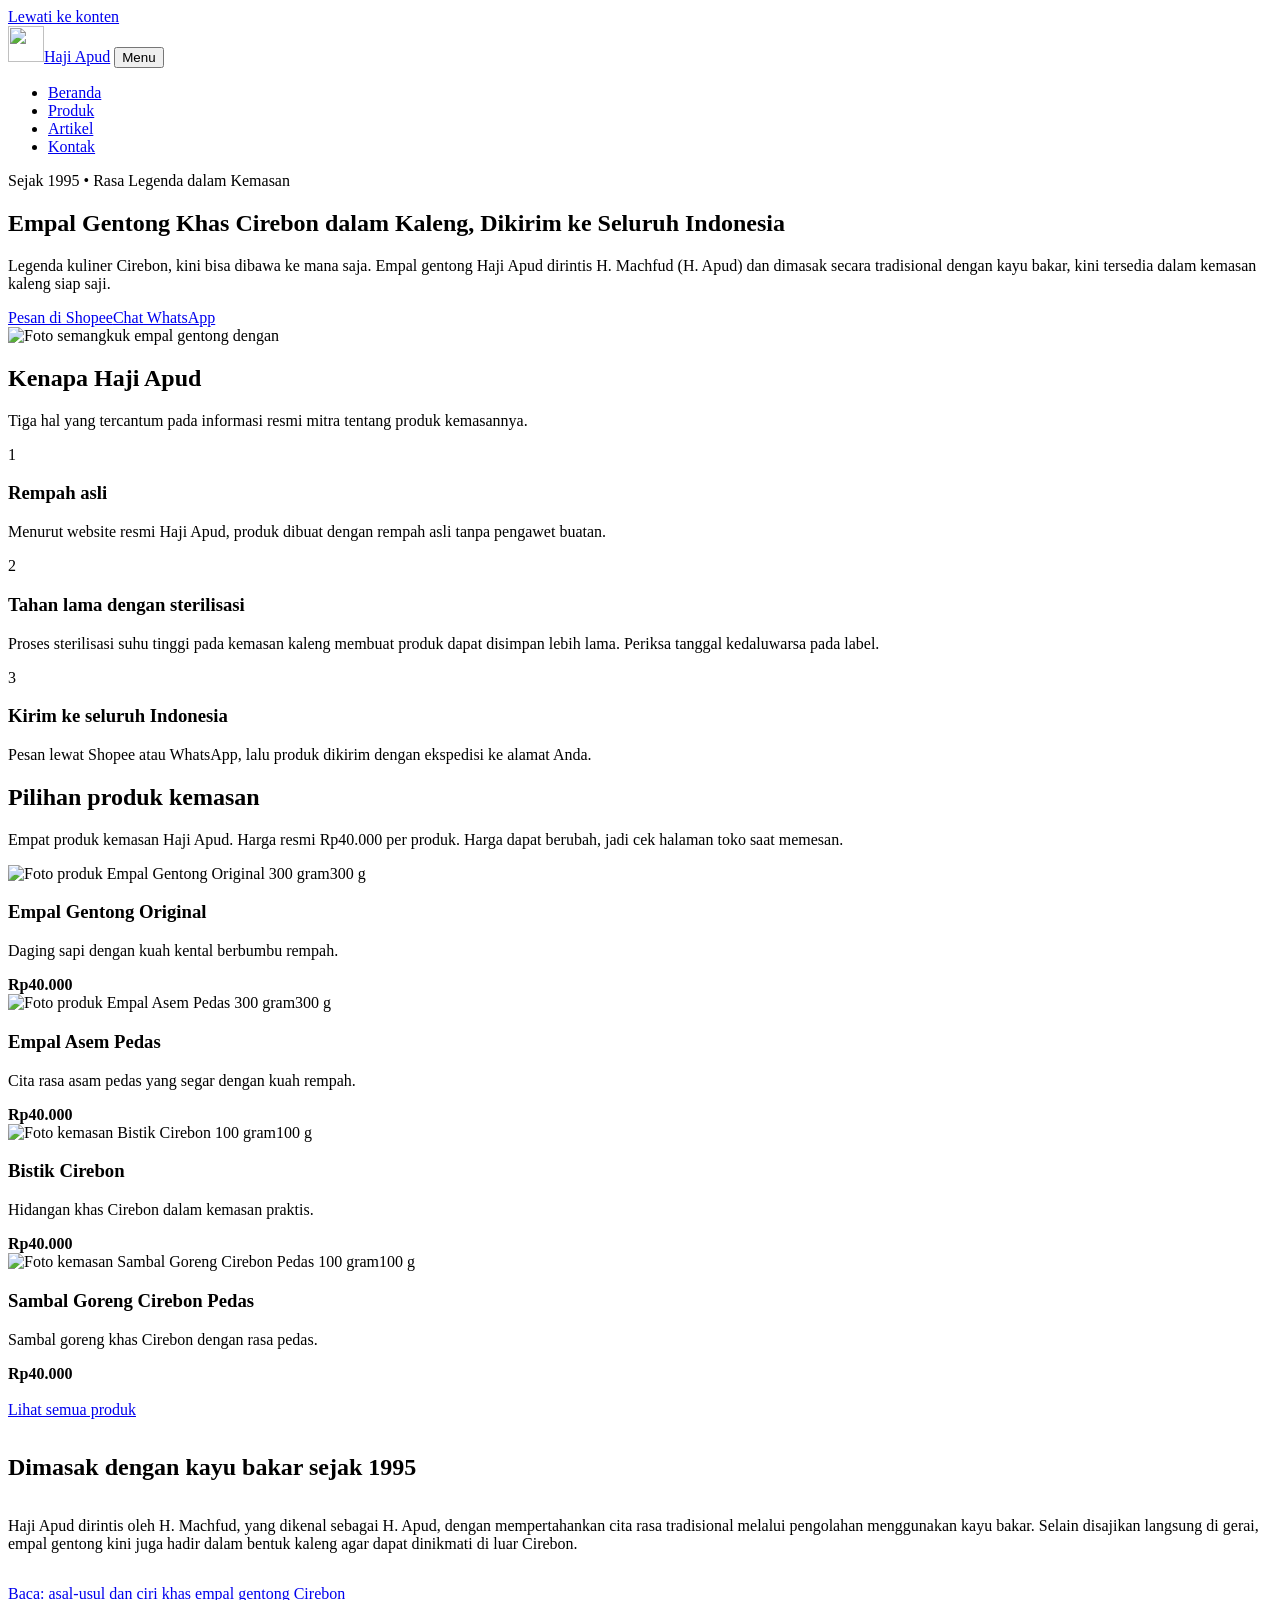
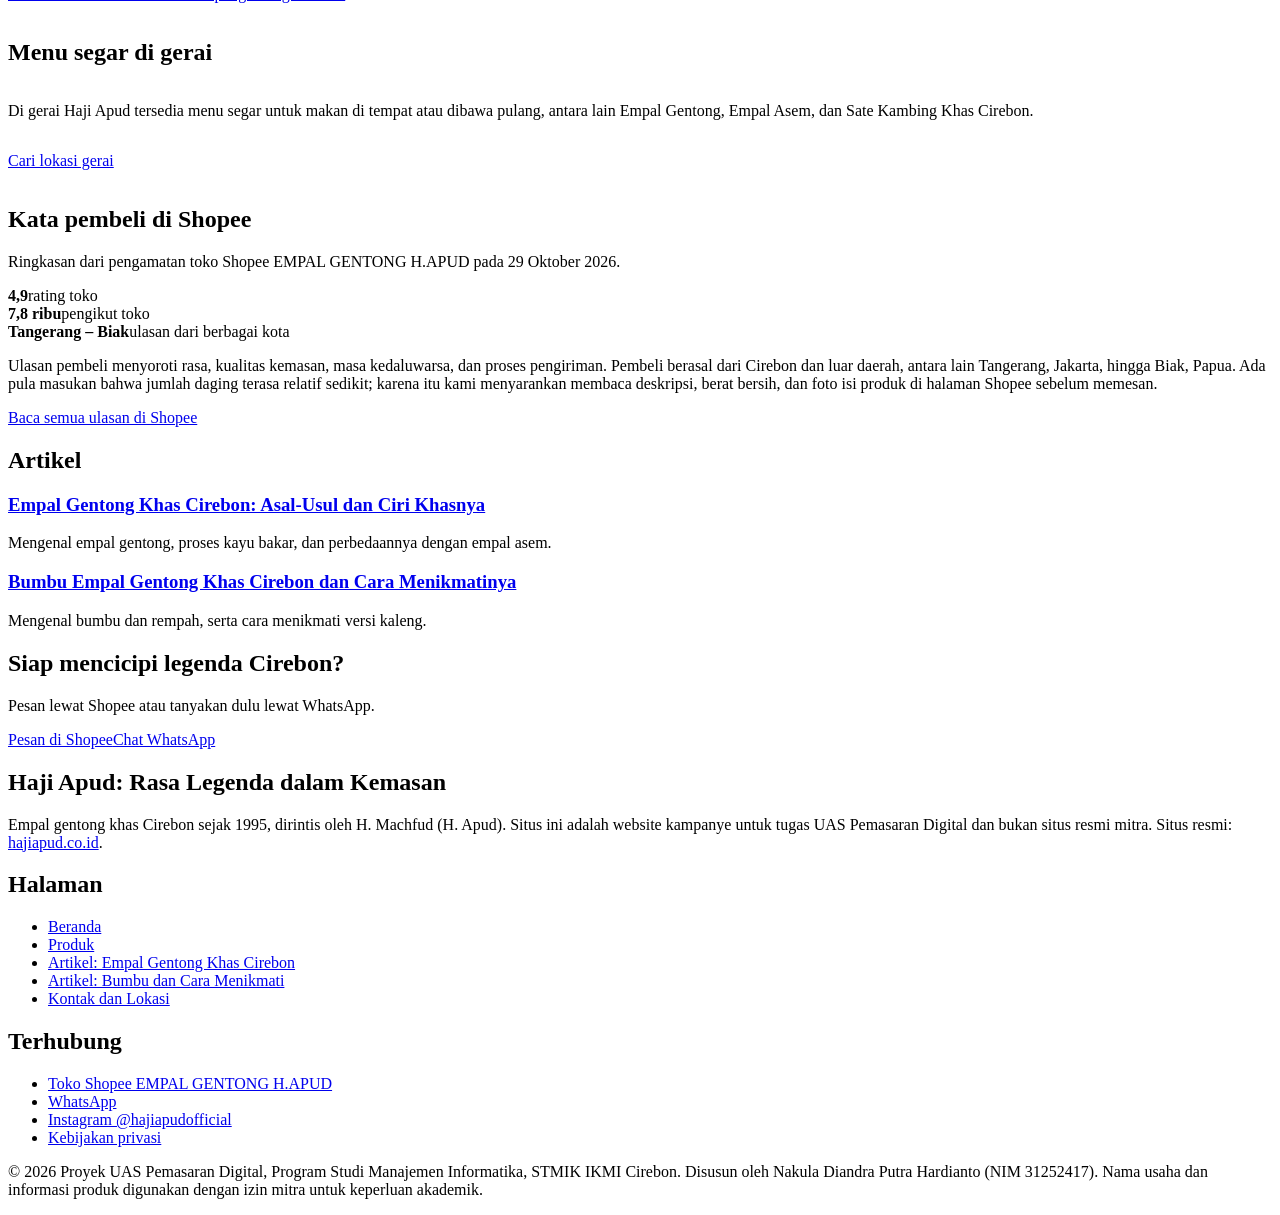
==== index.html @ 18c13ec7 "Add files via upload" ====
<!DOCTYPE html>
<html lang="id">
<head>
<meta charset="UTF-8">
<meta name="viewport" content="width=device-width, initial-scale=1">
<title>Empal Gentong Kaleng Haji Apud | Rasa Legenda Cirebon</title>
<meta name="description" content="Empal gentong khas Cirebon sejak 1995 dalam kaleng siap saji. Dimasak dengan kayu bakar, dikirim ke seluruh Indonesia. Pesan lewat Shopee atau WhatsApp.">
<link rel="icon" href="assets/img/logo-haji-apud.webp" type="image/webp">
<link rel="stylesheet" href="assets/css/style.css">
</head>
<body>
<a class="skip" href="#konten">Lewati ke konten</a>
<header class="site-header"><div class="wrap nav">
<a class="brand" href="index.html"><img src="assets/img/logo-haji-apud.webp" alt="" width="36" height="36"><span>Haji Apud</span></a>
<button class="menu-btn" id="menu-btn" aria-expanded="false" aria-controls="menu">Menu</button>
<nav aria-label="Navigasi utama"><ul class="menu" id="menu">
<li><a href="index.html" aria-current="page">Beranda</a></li>
<li><a href="produk.html">Produk</a></li>
<li><a href="index.html#artikel">Artikel</a></li>
<li><a href="kontak.html">Kontak</a></li>
</ul></nav></div></header>
<main id="konten">
<section class="hero"><div class="wrap hero-grid">
<div><span class="kicker">Sejak 1995 &bull; Rasa Legenda dalam Kemasan</span>
<h1>Empal Gentong Khas Cirebon dalam Kaleng, Dikirim ke Seluruh Indonesia</h1>
<p>Legenda kuliner Cirebon, kini bisa dibawa ke mana saja. Empal gentong Haji Apud dirintis H. Machfud (H. Apud) dan dimasak secara tradisional dengan kayu bakar, kini tersedia dalam kemasan kaleng siap saji.</p>
<div class="cta-row"><a class="btn btn-shopee" data-cta="shopee" href="https://shopee.co.id/empalgentongh.apud_sazada">Pesan di Shopee</a><a class="btn btn-wa" data-cta="wa" href="https://api.whatsapp.com/send/?phone=6282119110995&text=Halo+Admin%2C+saya+ingin+bertanya+tentang+reservasi+atau+pemesanan+empal+gentong+kaleng.&type=phone_number&app_absent=0">Chat WhatsApp</a></div></div>
<img src="assets/img/mangkuk-empal.webp" alt="Foto semangkuk empal gentong dengan" width="480" height="360"></div></section>

<section><div class="wrap"><h2>Kenapa Haji Apud</h2>
<p class="lead">Tiga hal yang tercantum pada informasi resmi mitra tentang produk kemasannya.</p>
<div class="grid g3">
<div class="card value"><span class="num">1</span><h3>Rempah asli</h3><p>Menurut website resmi Haji Apud, produk dibuat dengan rempah asli tanpa pengawet buatan.</p></div>
<div class="card value"><span class="num">2</span><h3>Tahan lama dengan sterilisasi</h3><p>Proses sterilisasi suhu tinggi pada kemasan kaleng membuat produk dapat disimpan lebih lama. Periksa tanggal kedaluwarsa pada label.</p></div>
<div class="card value"><span class="num">3</span><h3>Kirim ke seluruh Indonesia</h3><p>Pesan lewat Shopee atau WhatsApp, lalu produk dikirim dengan ekspedisi ke alamat Anda.</p></div>
</div></div></section>

<section class="alt"><div class="wrap"><h2>Pilihan produk kemasan</h2>
<p class="lead">Empat produk kemasan Haji Apud. Harga resmi Rp40.000 per produk. Harga dapat berubah, jadi cek halaman toko saat memesan.</p>
<div class="grid g4">
<article class="card product"><img src="assets/img/empal-gentong.webp" alt="Foto produk Empal Gentong Original 300 gram" loading="lazy" width="240" height="240"><span class="tag">300 g</span><h3>Empal Gentong Original</h3><p>Daging sapi dengan kuah kental berbumbu rempah.</p><p style="font-weight:700; color:var(--ink); margin:8px 0 0;">Rp40.000</p></article>
<article class="card product"><img src="assets/img/empal-asem.webp" alt="Foto produk Empal Asem Pedas 300 gram" loading="lazy" width="240" height="240"><span class="tag">300 g</span><h3>Empal Asem Pedas</h3><p>Cita rasa asam pedas yang segar dengan kuah rempah.</p><p style="font-weight:700; color:var(--ink); margin:8px 0 0;">Rp40.000</p></article>
<article class="card product"><img src="assets/img/bistik.webp" alt="Foto kemasan Bistik Cirebon 100 gram" loading="lazy" width="240" height="240"><span class="tag">100 g</span><h3>Bistik Cirebon</h3><p>Hidangan khas Cirebon dalam kemasan praktis.</p><p style="font-weight:700; color:var(--ink); margin:8px 0 0;">Rp40.000</p></article>
<article class="card product"><img src="assets/img/sambal-goreng.webp" alt="Foto kemasan Sambal Goreng Cirebon Pedas 100 gram" loading="lazy" width="240" height="240"><span class="tag">100 g</span><h3>Sambal Goreng Cirebon Pedas</h3><p>Sambal goreng khas Cirebon dengan rasa pedas.</p><p style="font-weight:700; color:var(--ink); margin:8px 0 0;">Rp40.000</p></article>
</div>
<p style="margin-top:18px"><a class="btn btn-outline" href="produk.html">Lihat semua produk</a></p></div></section>

<section><div class="wrap grid g2" style="align-items:stretch">
<div class="card" style="display: flex; flex-direction: column; justify-content: space-between;"><h2>Dimasak dengan kayu bakar sejak 1995</h2>
<p>Haji Apud dirintis oleh H. Machfud, yang dikenal sebagai H. Apud, dengan mempertahankan cita rasa tradisional melalui pengolahan menggunakan kayu bakar. Selain disajikan langsung di gerai, empal gentong kini juga hadir dalam bentuk kaleng agar dapat dinikmati di luar Cirebon.</p>
<p><a href="artikel-empal-gentong-khas-cirebon.html">Baca: asal-usul dan ciri khas empal gentong Cirebon</a></p></div>
<div class="card" style="display: flex; flex-direction: column; justify-content: space-between;">
<h2>Menu segar di gerai</h2><p>Di gerai Haji Apud tersedia menu segar untuk makan di tempat atau dibawa pulang, antara lain Empal Gentong, Empal Asem, dan Sate Kambing Khas Cirebon.</p><p><a href="kontak.html#lokasi">Cari lokasi gerai</a></p></div>
</div></section>

<section class="alt"><div class="wrap"><h2>Kata pembeli di Shopee</h2>
<p class="lead">Ringkasan dari pengamatan toko Shopee EMPAL GENTONG H.APUD pada 29 Oktober 2026.</p>
<div class="stats"><div class="stat"><b>4,9</b>rating toko</div><div class="stat"><b>7,8 ribu</b>pengikut toko</div><div class="stat"><b>Tangerang &ndash; Biak</b>ulasan dari berbagai kota</div></div>
<p>Ulasan pembeli menyoroti rasa, kualitas kemasan, masa kedaluwarsa, dan proses pengiriman. Pembeli berasal dari Cirebon dan luar daerah, antara lain Tangerang, Jakarta, hingga Biak, Papua. Ada pula masukan bahwa jumlah daging terasa relatif sedikit; karena itu kami menyarankan membaca deskripsi, berat bersih, dan foto isi produk di halaman Shopee sebelum memesan.</p>
<p><a data-cta="shopee" href="https://shopee.co.id/empalgentongh.apud_sazada">Baca semua ulasan di Shopee</a></p></div></section>

<section id="artikel"><div class="wrap"><h2>Artikel</h2>
<div class="grid g2">
<article class="card"><h3><a href="artikel-empal-gentong-khas-cirebon.html">Empal Gentong Khas Cirebon: Asal-Usul dan Ciri Khasnya</a></h3><p>Mengenal empal gentong, proses kayu bakar, dan perbedaannya dengan empal asem.</p></article>
<article class="card"><h3><a href="artikel-bumbu-empal-gentong-cirebon.html">Bumbu Empal Gentong Khas Cirebon dan Cara Menikmatinya</a></h3><p>Mengenal bumbu dan rempah, serta cara menikmati versi kaleng.</p></article>
</div></div></section>
<section class="band"><div class="wrap"><h2>Siap mencicipi legenda Cirebon?</h2><p>Pesan lewat Shopee atau tanyakan dulu lewat WhatsApp.</p><div class="cta-row"><a class="btn btn-shopee" data-cta="shopee" href="https://shopee.co.id/empalgentongh.apud_sazada">Pesan di Shopee</a><a class="btn btn-wa" data-cta="wa" href=https://api.whatsapp.com/send/?phone=6282119110995&text=Halo+Admin%2C+saya+ingin+bertanya+tentang+reservasi+atau+pemesanan+empal+gentong+kaleng.&type=phone_number&app_absent=0send/?phone=6282119110995&text=Halo+Admin%2C+saya+ingin+bertanya+tentang+reservasi+atau+pemesanan+empal+gentong+kaleng.&type=phone_number&app_absent=0>Chat WhatsApp</a></div></div></section>
</main>
<footer class="site-footer"><div class="wrap">
<div class="foot">
<div><h2>Haji Apud: Rasa Legenda dalam Kemasan</h2>
<p>Empal gentong khas Cirebon sejak 1995, dirintis oleh H. Machfud (H. Apud). Situs ini adalah website kampanye untuk tugas UAS Pemasaran Digital dan bukan situs resmi mitra. Situs resmi: <a href="https://hajiapud.co.id" target="_blank" rel="noopener noreferrer">hajiapud.co.id</a>.</p></div>
<div><h2>Halaman</h2><ul>
<li><a href="index.html">Beranda</a></li><li><a href="produk.html">Produk</a></li>
<li><a href="artikel-empal-gentong-khas-cirebon.html">Artikel: Empal Gentong Khas Cirebon</a></li>
<li><a href="artikel-bumbu-empal-gentong-cirebon.html">Artikel: Bumbu dan Cara Menikmati</a></li>
<li><a href="kontak.html">Kontak dan Lokasi</a></li></ul></div>
<div><h2>Terhubung</h2><ul>
<li><a data-cta="shopee" href="https://shopee.co.id/empalgentongh.apud_sazada">Toko Shopee EMPAL GENTONG H.APUD</a></li>
<li><a data-cta="wa" href=https://api.whatsapp.com/send/?phone=6282119110995&text=Halo+Admin%2C+saya+ingin+bertanya+tentang+reservasi+atau+pemesanan+empal+gentong+kaleng.&type=phone_number&app_absent=0send/?phone=6282119110995&text=Halo+Admin%2C+saya+ingin+bertanya+tentang+reservasi+atau+pemesanan+empal+gentong+kaleng.&type=phone_number&app_absent=0>WhatsApp</a></li>
<li><a href="https://www.instagram.com/hajiapudofficial/" target="_blank" rel="noopener noreferrer">Instagram @hajiapudofficial</a></li>
<li><a href="kontak.html#privasi">Kebijakan privasi</a></li></ul></div>
</div>
<p class="small">&copy; <span id="year">2026</span> Proyek UAS Pemasaran Digital, Program Studi Manajemen Informatika, STMIK IKMI Cirebon. Disusun oleh Nakula Diandra Putra Hardianto (NIM 31252417). Nama usaha dan informasi produk digunakan dengan izin mitra untuk keperluan akademik.</p>
</div></footer>
<script src="assets/js/main.js"></script>
</body>
</html>
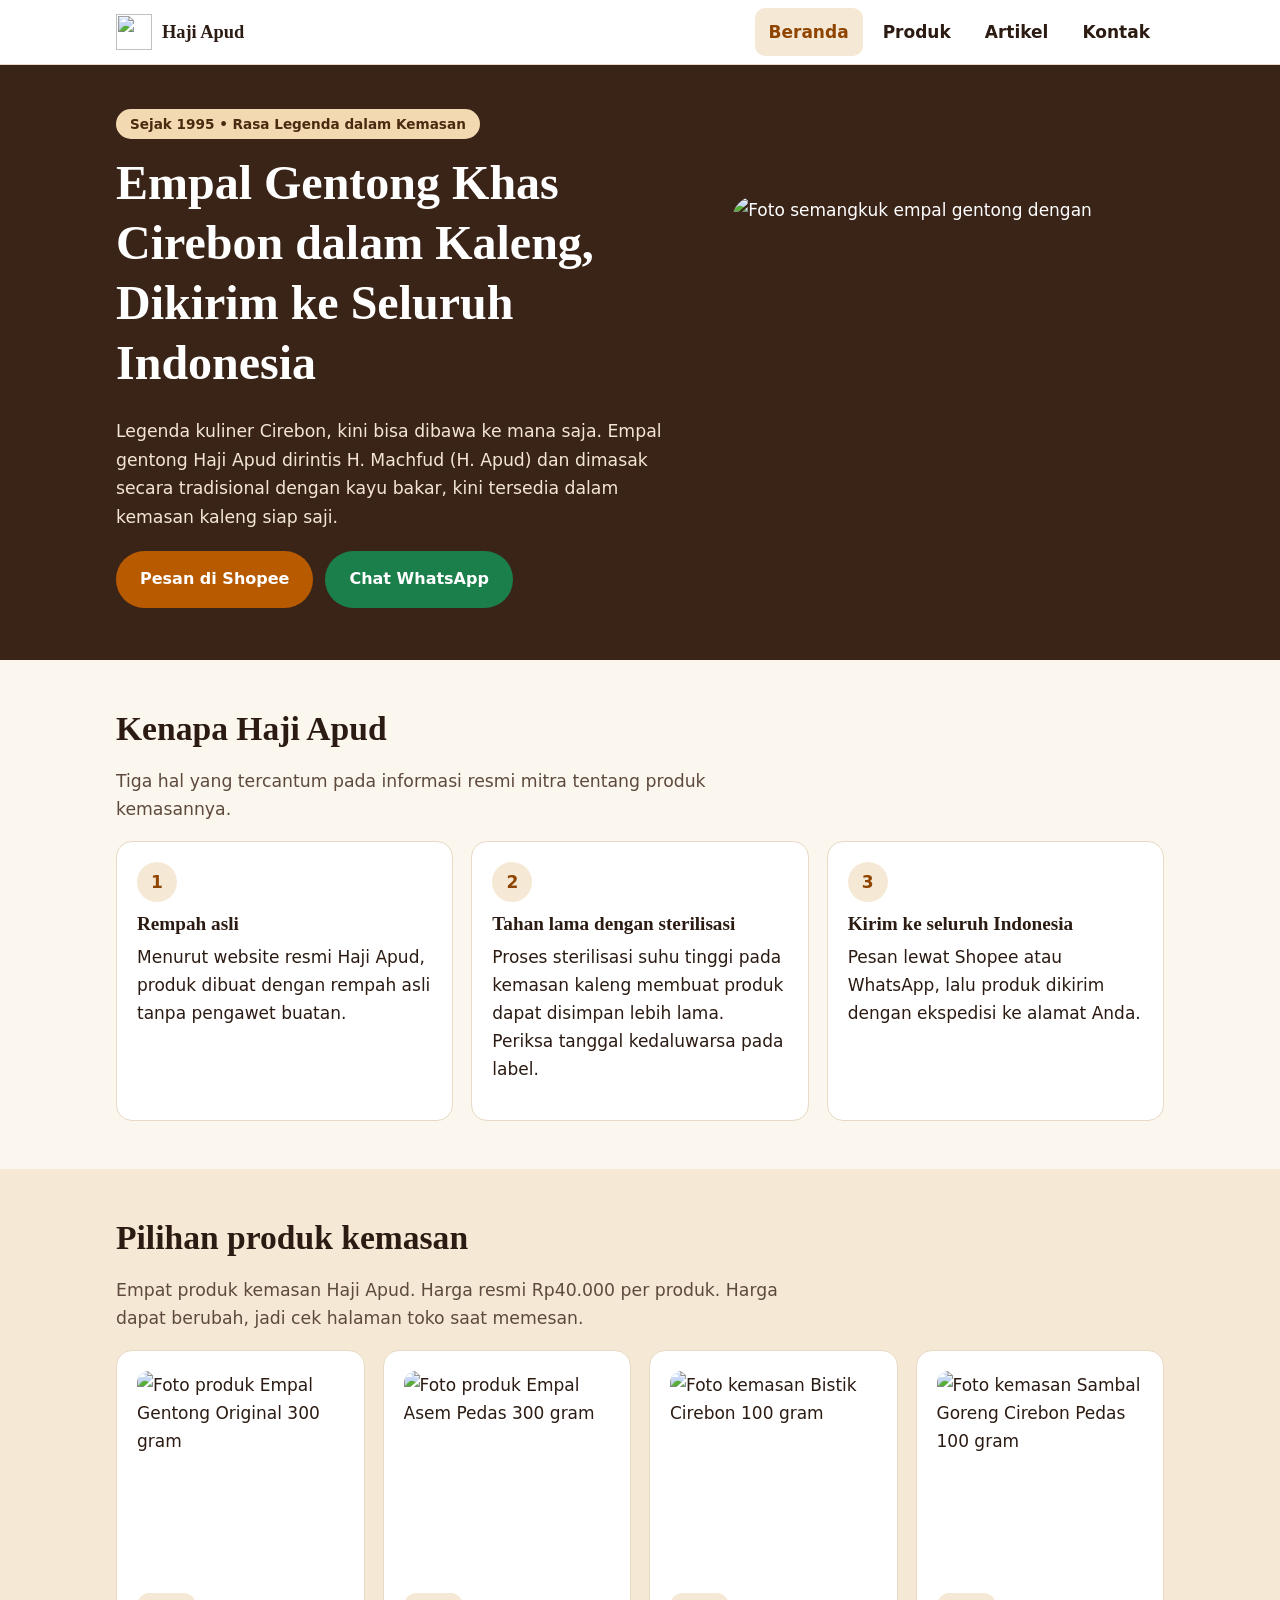
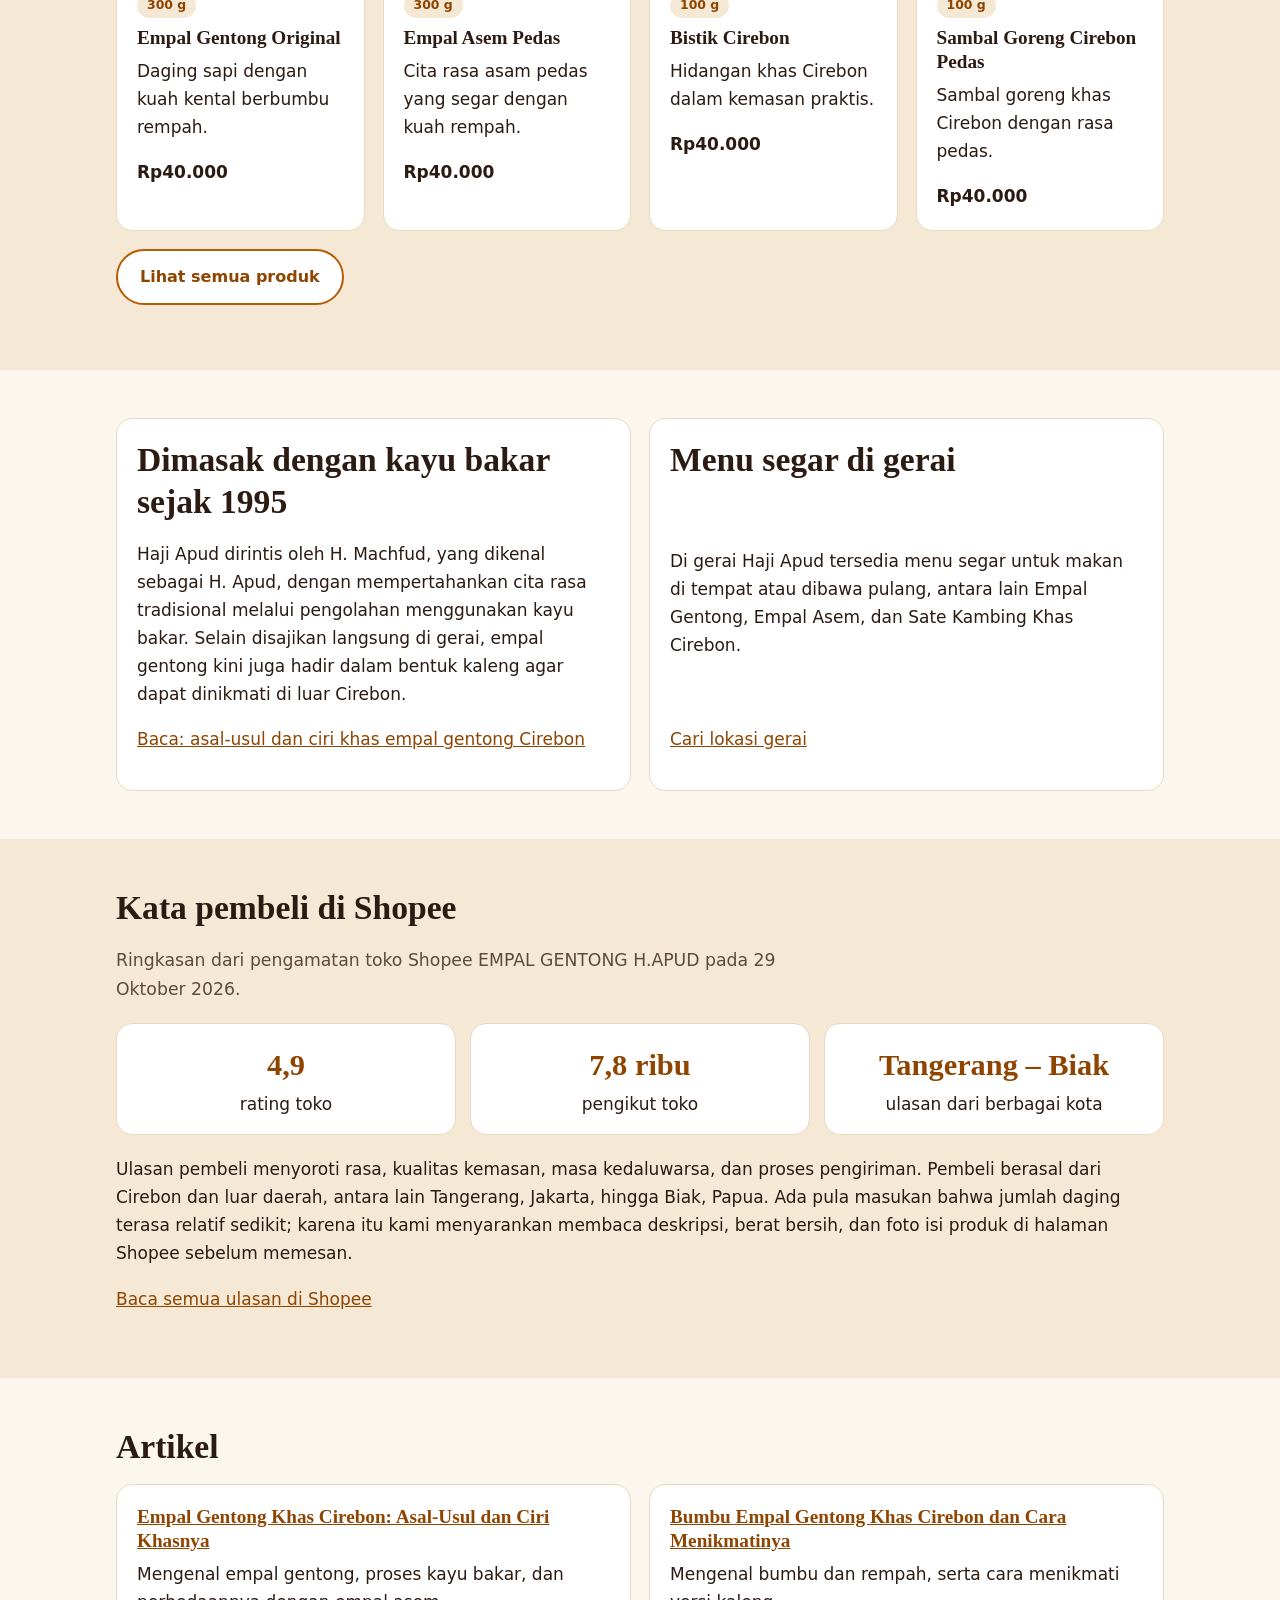
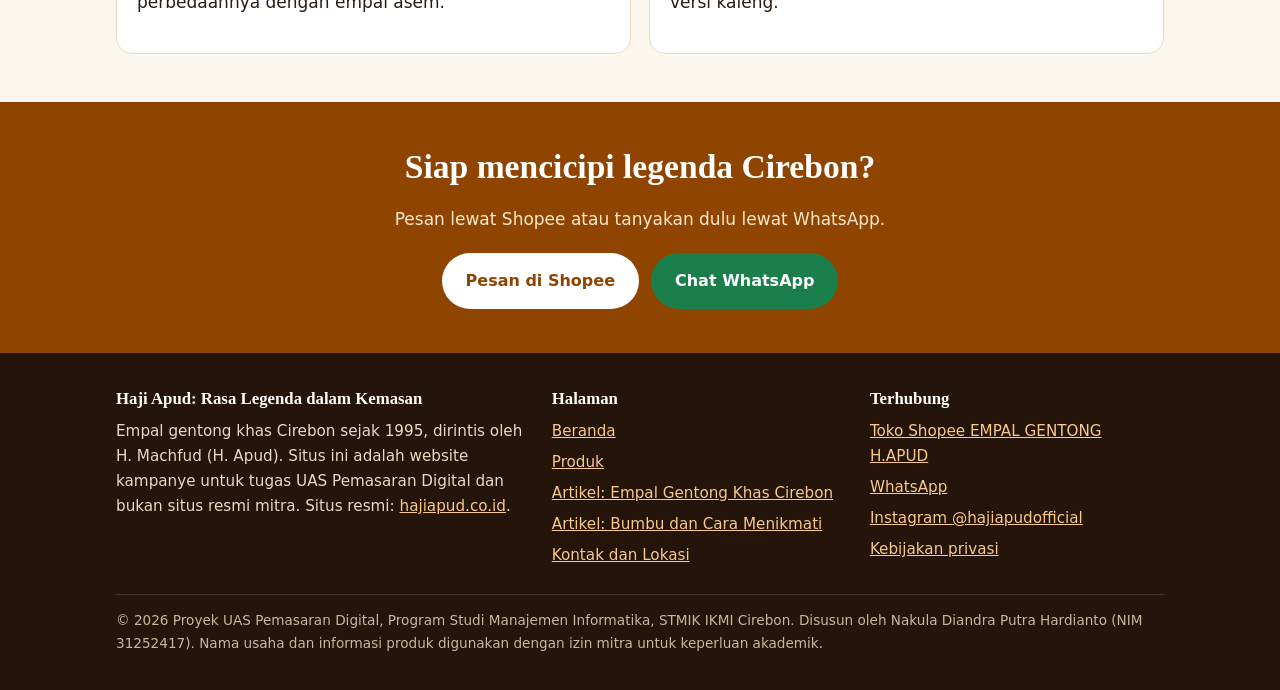
==== commit 16ea2765: "Update index.html" ====
--- a/index.html
+++ b/index.html
@@ -6,7 +6,7 @@
 <title>Empal Gentong Kaleng Haji Apud | Rasa Legenda Cirebon</title>
 <meta name="description" content="Empal gentong khas Cirebon sejak 1995 dalam kaleng siap saji. Dimasak dengan kayu bakar, dikirim ke seluruh Indonesia. Pesan lewat Shopee atau WhatsApp.">
 <link rel="icon" href="assets/img/logo-haji-apud.webp" type="image/webp">
-<link rel="stylesheet" href="assets/css/style.css">
+<link rel="stylesheet" href="style.css">
 </head>
 <body>
 <a class="skip" href="#konten">Lewati ke konten</a>
@@ -85,4 +85,4 @@
 </div></footer>
 <script src="assets/js/main.js"></script>
 </body>
-</html>+</html>
--- a/style.css
+++ b/style.css
@@ -0,0 +1,96 @@
+:root{--bg:#FBF6EE;--card:#fff;--ink:#2B1B12;--muted:#5E4A3D;--brand:#B85A00;--brand-dark:#8F4400;--wa:#1B7F4B;--dark:#3A2418;--line:#E7D9C4;--soft:#F5E9D6;--radius:16px;--max:1080px}
+*{box-sizing:border-box}
+html{scroll-behavior:smooth}
+body{margin:0;background:var(--bg);color:var(--ink);font-family:system-ui,-apple-system,"Segoe UI",Roboto,Helvetica,Arial,sans-serif;line-height:1.65;font-size:17px}
+img{max-width:100%;height:auto;display:block}
+a{color:var(--brand-dark)}
+a:focus-visible,button:focus-visible{outline:3px solid #1d4ed8;outline-offset:2px}
+.skip{position:absolute;left:-999px;top:0;background:#000;color:#fff;padding:8px 14px;z-index:99}
+.skip:focus{left:8px;top:8px}
+.wrap{width:100%;max-width:var(--max);margin:0 auto;padding:0 16px}
+h1,h2,h3{font-family:Georgia,"Times New Roman",serif;line-height:1.25;margin:0 0 .5em}
+h1{font-size:clamp(1.9rem,6vw,3rem)}
+h2{font-size:clamp(1.5rem,4.2vw,2.1rem)}
+h3{font-size:1.2rem}
+p{margin:0 0 1em}
+/* header */
+.site-header{background:#fff;border-bottom:1px solid var(--line);position:sticky;top:0;z-index:20}
+.nav{display:flex;align-items:center;justify-content:space-between;gap:12px;min-height:64px}
+.brand{display:flex;align-items:center;gap:10px;text-decoration:none;color:var(--ink);font-family:Georgia,serif;font-weight:700;font-size:1.15rem}
+.brand img{width:36px;height:36px}
+.menu{display:flex;gap:6px;list-style:none;margin:0;padding:0}
+.menu a{display:block;padding:10px 14px;border-radius:10px;text-decoration:none;color:var(--ink);font-weight:600}
+.menu a:hover,.menu a[aria-current="page"]{background:var(--soft);color:var(--brand-dark)}
+.menu-btn{display:none;background:none;border:1px solid var(--line);border-radius:10px;padding:8px 12px;font:inherit;font-weight:600;cursor:pointer}
+@media(max-width:720px){
+ .menu-btn{display:block}
+ .menu{display:none;position:absolute;left:0;right:0;top:64px;background:#fff;border-bottom:1px solid var(--line);flex-direction:column;padding:8px 16px 14px}
+ .menu.open{display:flex}
+}
+/* buttons */
+.btn{display:inline-block;padding:13px 22px;border-radius:999px;font-weight:700;text-decoration:none;border:2px solid transparent;cursor:pointer;font-size:1rem;text-align:center}
+.btn-shopee{background:var(--brand);color:#fff}.btn-shopee:hover{background:var(--brand-dark)}
+.btn-wa{background:var(--wa);color:#fff}.btn-wa:hover{background:#14633a}
+.btn-ghost{background:transparent;color:#fff;border-color:#fff}
+.btn-outline{background:#fff;color:var(--brand-dark);border-color:var(--brand)}
+.cta-row{display:flex;flex-wrap:wrap;gap:12px;margin-top:20px}
+/* hero */
+.hero{background:var(--dark);color:#fff;padding:44px 0 52px}
+.hero-grid{display:grid;grid-template-columns:1.15fr .85fr;gap:32px;align-items:center}
+.kicker{display:inline-block;background:#F3D9B1;color:#4a2a10;border-radius:999px;padding:4px 14px;font-weight:700;font-size:.85rem;margin-bottom:14px}
+.hero p{color:#F3E6D2;font-size:1.08rem}
+.hero img{border-radius:24px}
+@media(max-width:800px){.hero-grid{grid-template-columns:1fr}.hero img{order:-1;max-width:420px}}
+.page-hero{background:var(--dark);color:#fff;padding:36px 0}
+.page-hero p{color:#F3E6D2;max-width:60ch;margin:0}
+/* sections */
+section{padding:48px 0}
+.alt{background:var(--soft)}
+.lead{max-width:62ch;color:var(--muted);font-size:1.08rem}
+.grid{display:grid;gap:18px}
+.g3{grid-template-columns:repeat(3,1fr)}.g4{grid-template-columns:repeat(4,1fr)}.g2{grid-template-columns:repeat(2,1fr)}
+@media(max-width:900px){.g4{grid-template-columns:repeat(2,1fr)}}
+@media(max-width:720px){.g3,.g2{grid-template-columns:1fr}}
+@media(max-width:420px){.g4{grid-template-columns:1fr}}
+.card{background:var(--card);border:1px solid var(--line);border-radius:var(--radius);padding:20px}
+.card h3{margin-bottom:.35em}
+.card img{border-radius:12px;margin-bottom:12px}
+.value .num{display:inline-flex;width:40px;height:40px;border-radius:50%;background:var(--soft);color:var(--brand-dark);align-items:center;justify-content:center;font-weight:800;margin-bottom:10px}
+.product .tag{display:inline-block;font-size:.78rem;font-weight:700;background:var(--soft);color:var(--brand-dark);border-radius:999px;padding:2px 10px;margin-bottom:8px}
+.product .btn{margin-top:8px;width:100%}
+.stats{display:grid;grid-template-columns:repeat(3,1fr);gap:14px;margin:20px 0}
+@media(max-width:620px){.stats{grid-template-columns:1fr}}
+.stat{background:#fff;border:1px solid var(--line);border-radius:var(--radius);padding:16px;text-align:center}
+.stat b{display:block;font-family:Georgia,serif;font-size:1.9rem;color:var(--brand-dark)}
+.note{background:#FFF4DD;border-left:5px solid var(--brand);padding:14px 16px;border-radius:8px;margin:18px 0}
+.note p:last-child{margin:0}
+.steps{counter-reset:s;list-style:none;padding:0;margin:0}
+.steps li{counter-increment:s;position:relative;padding:0 0 14px 52px}
+.steps li::before{content:counter(s);position:absolute;left:0;top:0;width:36px;height:36px;border-radius:50%;background:var(--brand);color:#fff;font-weight:800;display:flex;align-items:center;justify-content:center}
+.band{background:var(--brand-dark);color:#fff;text-align:center;padding:44px 0}
+.band p{color:#FBE8CF}
+.band .cta-row{justify-content:center}
+.band .btn-shopee{background:#fff;color:var(--brand-dark)}
+/* article */
+.article{max-width:760px;margin:0 auto;padding:36px 16px 20px}
+.article h2{margin-top:1.6em}
+.article ul{padding-left:1.2em}
+.meta{color:var(--muted);font-size:.95rem}
+.crumb{font-size:.92rem;margin-bottom:10px}
+.related{margin-top:30px}
+/* table */
+.tbl{width:100%;border-collapse:collapse;background:#fff;border:1px solid var(--line);border-radius:12px;overflow:hidden}
+.tbl th,.tbl td{padding:10px 12px;border-bottom:1px solid var(--line);text-align:left;vertical-align:top}
+.tbl th{background:var(--soft)}
+/* footer */
+.site-footer{background:#241409;color:#E9D9C2;padding:36px 0 22px;font-size:.95rem}
+.site-footer a{color:#F7C98B}
+.foot{display:grid;grid-template-columns:1.4fr 1fr 1fr;gap:24px}
+@media(max-width:720px){.foot{grid-template-columns:1fr}}
+.site-footer h2{font-size:1.05rem;color:#fff}
+.site-footer ul{list-style:none;margin:0;padding:0}
+.site-footer li{margin-bottom:6px}
+.small{font-size:.85rem;color:#C9B79F;margin-top:20px;border-top:1px solid #4a3321;padding-top:14px}
+.hero-grid>*,.grid>*{min-width:0}
+.hero img{width:100%}
+@media(max-width:800px){.hero img{margin:0 auto}}
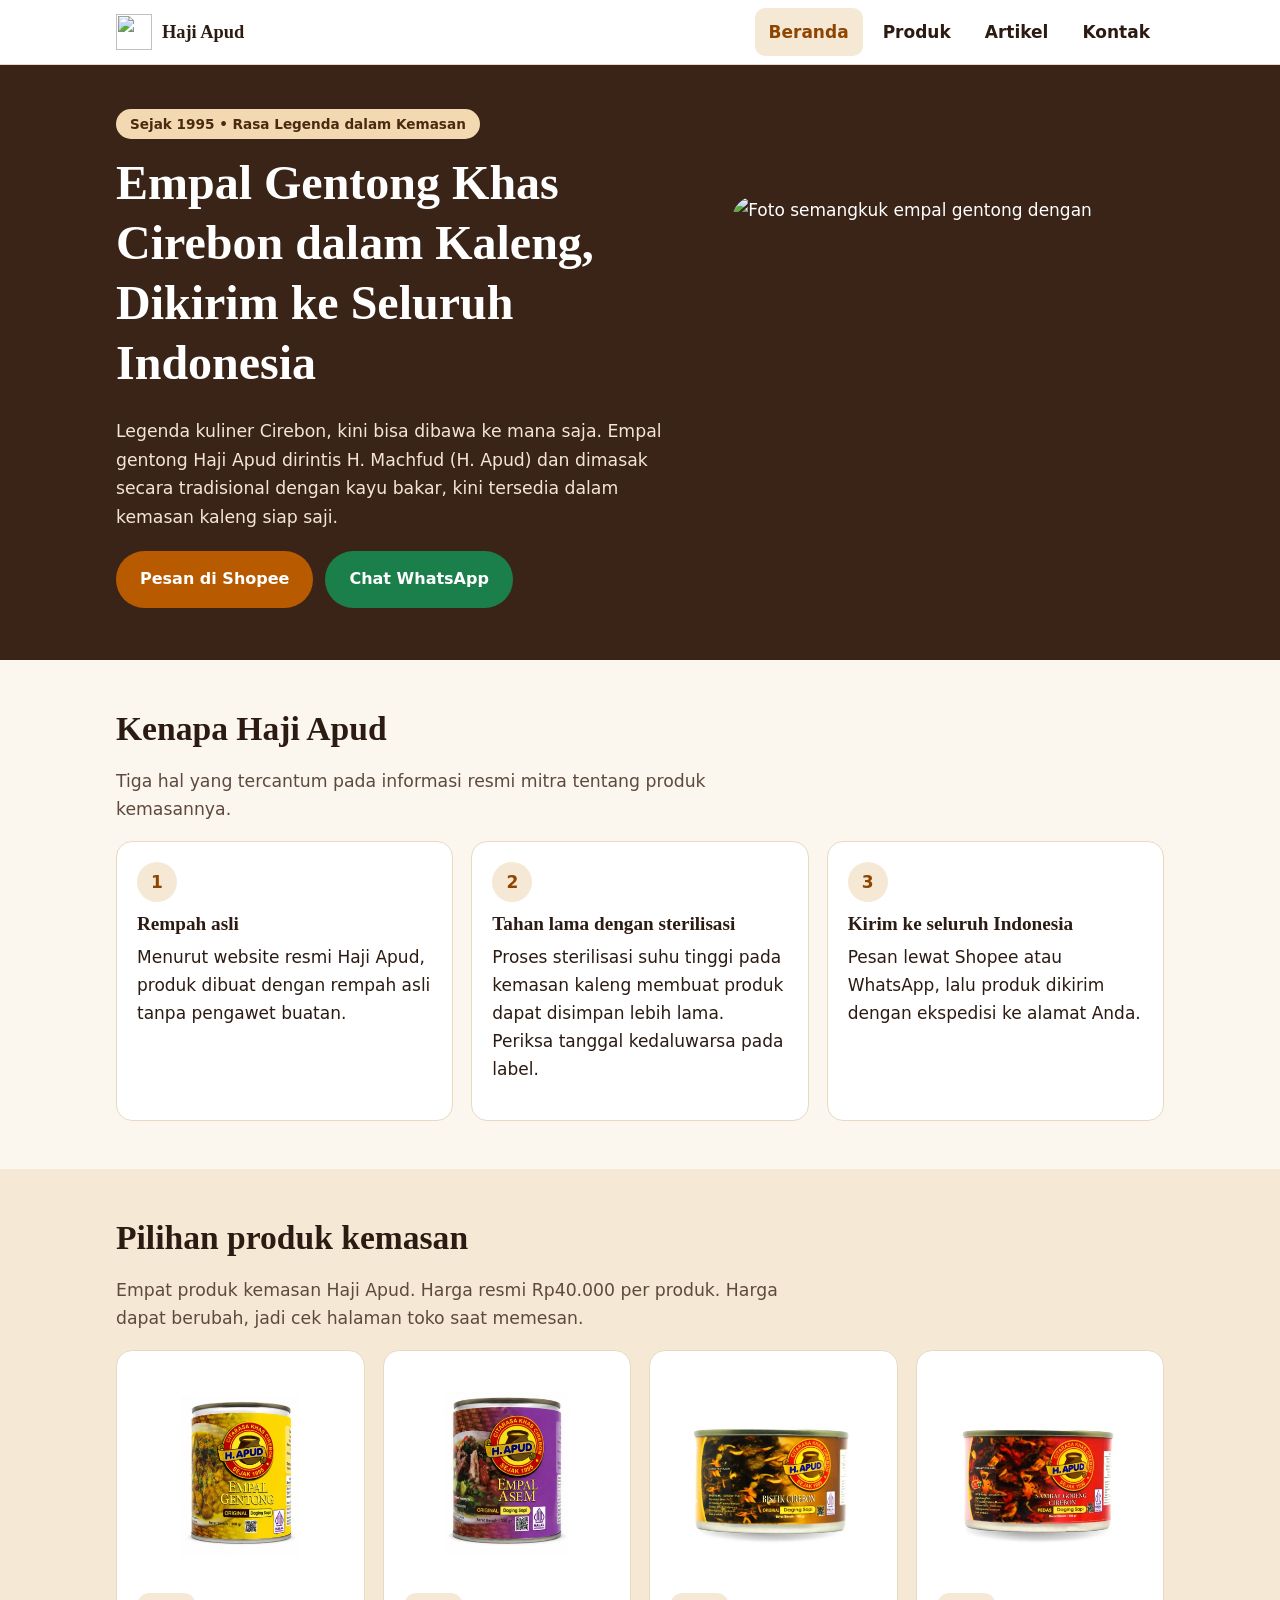
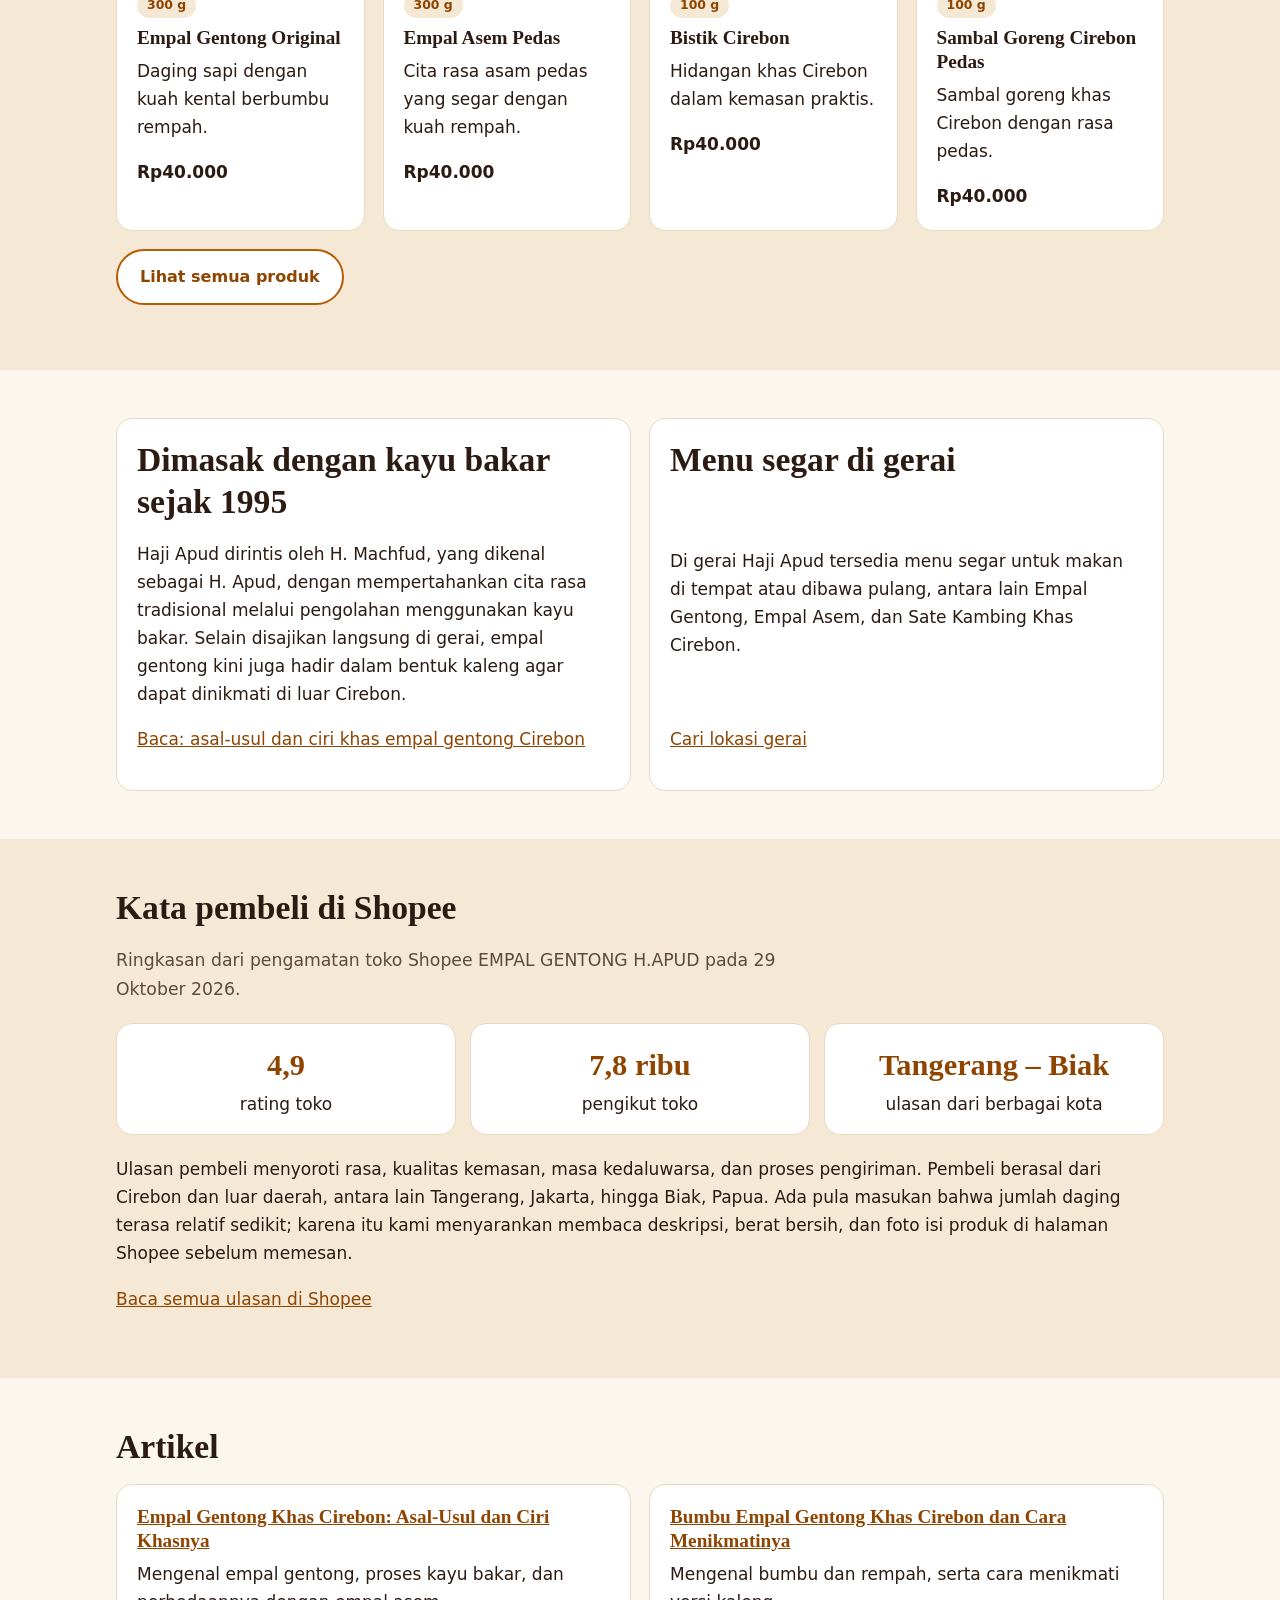
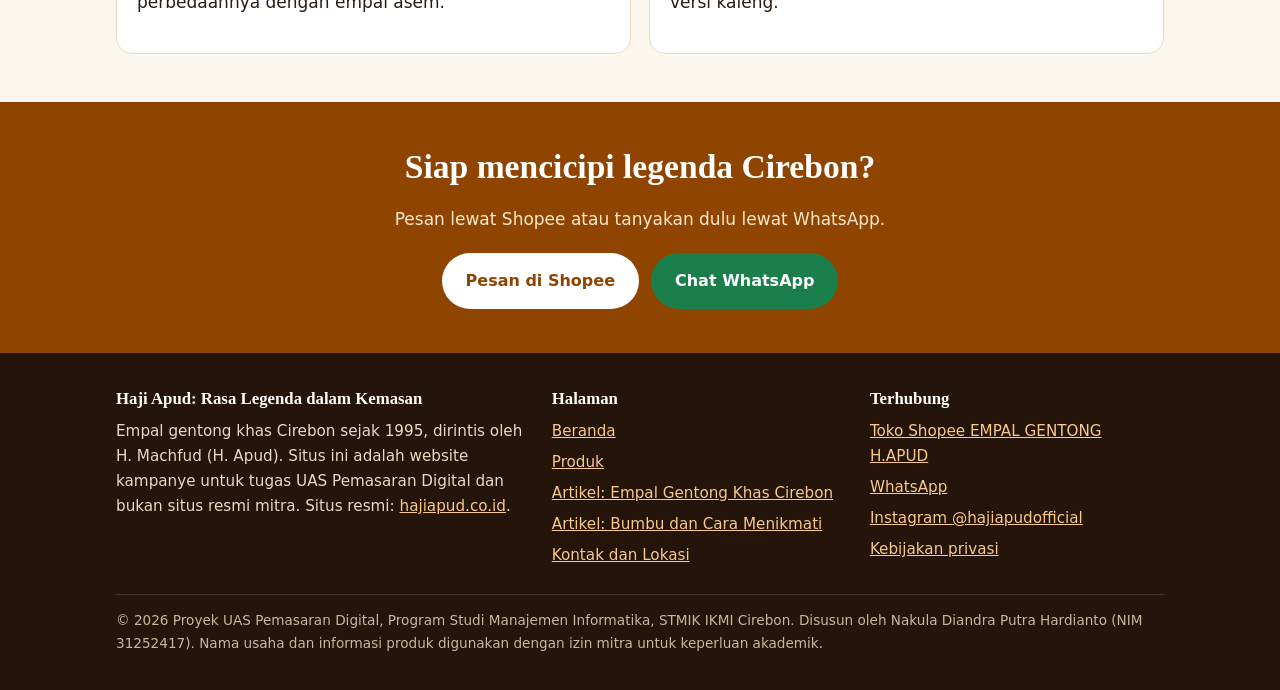
==== commit d70d0993: "Update index.html" ====
--- a/index.html
+++ b/index.html
@@ -5,7 +5,7 @@
 <meta name="viewport" content="width=device-width, initial-scale=1">
 <title>Empal Gentong Kaleng Haji Apud | Rasa Legenda Cirebon</title>
 <meta name="description" content="Empal gentong khas Cirebon sejak 1995 dalam kaleng siap saji. Dimasak dengan kayu bakar, dikirim ke seluruh Indonesia. Pesan lewat Shopee atau WhatsApp.">
-<link rel="icon" href="assets/img/logo-haji-apud.webp" type="image/webp">
+<link rel="icon" href="logo-haji-apud.webp" type="image/webp">
 <link rel="stylesheet" href="style.css">
 </head>
 <body>
@@ -38,10 +38,10 @@
 <section class="alt"><div class="wrap"><h2>Pilihan produk kemasan</h2>
 <p class="lead">Empat produk kemasan Haji Apud. Harga resmi Rp40.000 per produk. Harga dapat berubah, jadi cek halaman toko saat memesan.</p>
 <div class="grid g4">
-<article class="card product"><img src="assets/img/empal-gentong.webp" alt="Foto produk Empal Gentong Original 300 gram" loading="lazy" width="240" height="240"><span class="tag">300 g</span><h3>Empal Gentong Original</h3><p>Daging sapi dengan kuah kental berbumbu rempah.</p><p style="font-weight:700; color:var(--ink); margin:8px 0 0;">Rp40.000</p></article>
-<article class="card product"><img src="assets/img/empal-asem.webp" alt="Foto produk Empal Asem Pedas 300 gram" loading="lazy" width="240" height="240"><span class="tag">300 g</span><h3>Empal Asem Pedas</h3><p>Cita rasa asam pedas yang segar dengan kuah rempah.</p><p style="font-weight:700; color:var(--ink); margin:8px 0 0;">Rp40.000</p></article>
-<article class="card product"><img src="assets/img/bistik.webp" alt="Foto kemasan Bistik Cirebon 100 gram" loading="lazy" width="240" height="240"><span class="tag">100 g</span><h3>Bistik Cirebon</h3><p>Hidangan khas Cirebon dalam kemasan praktis.</p><p style="font-weight:700; color:var(--ink); margin:8px 0 0;">Rp40.000</p></article>
-<article class="card product"><img src="assets/img/sambal-goreng.webp" alt="Foto kemasan Sambal Goreng Cirebon Pedas 100 gram" loading="lazy" width="240" height="240"><span class="tag">100 g</span><h3>Sambal Goreng Cirebon Pedas</h3><p>Sambal goreng khas Cirebon dengan rasa pedas.</p><p style="font-weight:700; color:var(--ink); margin:8px 0 0;">Rp40.000</p></article>
+<article class="card product"><img src="empal-gentong.webp" alt="Foto produk Empal Gentong Original 300 gram" loading="lazy" width="240" height="240"><span class="tag">300 g</span><h3>Empal Gentong Original</h3><p>Daging sapi dengan kuah kental berbumbu rempah.</p><p style="font-weight:700; color:var(--ink); margin:8px 0 0;">Rp40.000</p></article>
+<article class="card product"><img src="empal-asem.webp" alt="Foto produk Empal Asem Pedas 300 gram" loading="lazy" width="240" height="240"><span class="tag">300 g</span><h3>Empal Asem Pedas</h3><p>Cita rasa asam pedas yang segar dengan kuah rempah.</p><p style="font-weight:700; color:var(--ink); margin:8px 0 0;">Rp40.000</p></article>
+<article class="card product"><img src="bistik.webp" alt="Foto kemasan Bistik Cirebon 100 gram" loading="lazy" width="240" height="240"><span class="tag">100 g</span><h3>Bistik Cirebon</h3><p>Hidangan khas Cirebon dalam kemasan praktis.</p><p style="font-weight:700; color:var(--ink); margin:8px 0 0;">Rp40.000</p></article>
+<article class="card product"><img src="sambal-goreng.webp" alt="Foto kemasan Sambal Goreng Cirebon Pedas 100 gram" loading="lazy" width="240" height="240"><span class="tag">100 g</span><h3>Sambal Goreng Cirebon Pedas</h3><p>Sambal goreng khas Cirebon dengan rasa pedas.</p><p style="font-weight:700; color:var(--ink); margin:8px 0 0;">Rp40.000</p></article>
 </div>
 <p style="margin-top:18px"><a class="btn btn-outline" href="produk.html">Lihat semua produk</a></p></div></section>
 
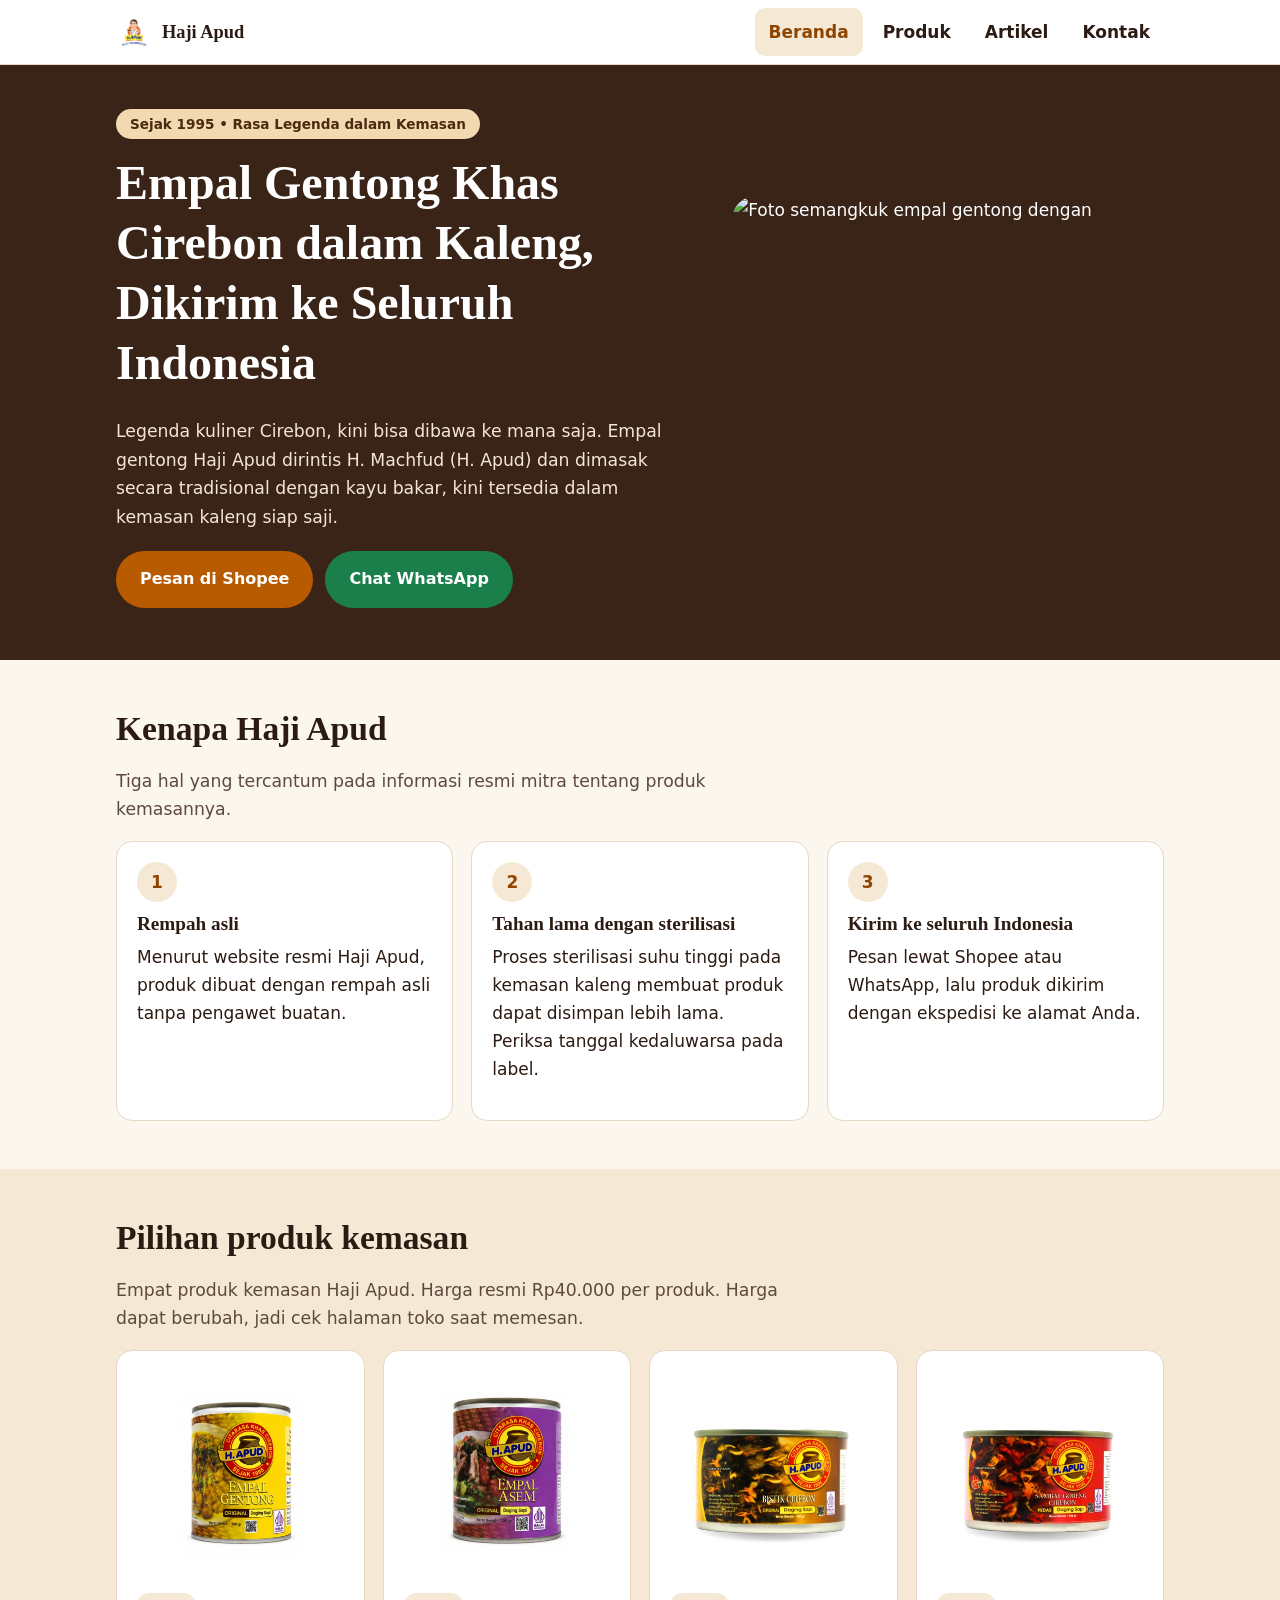
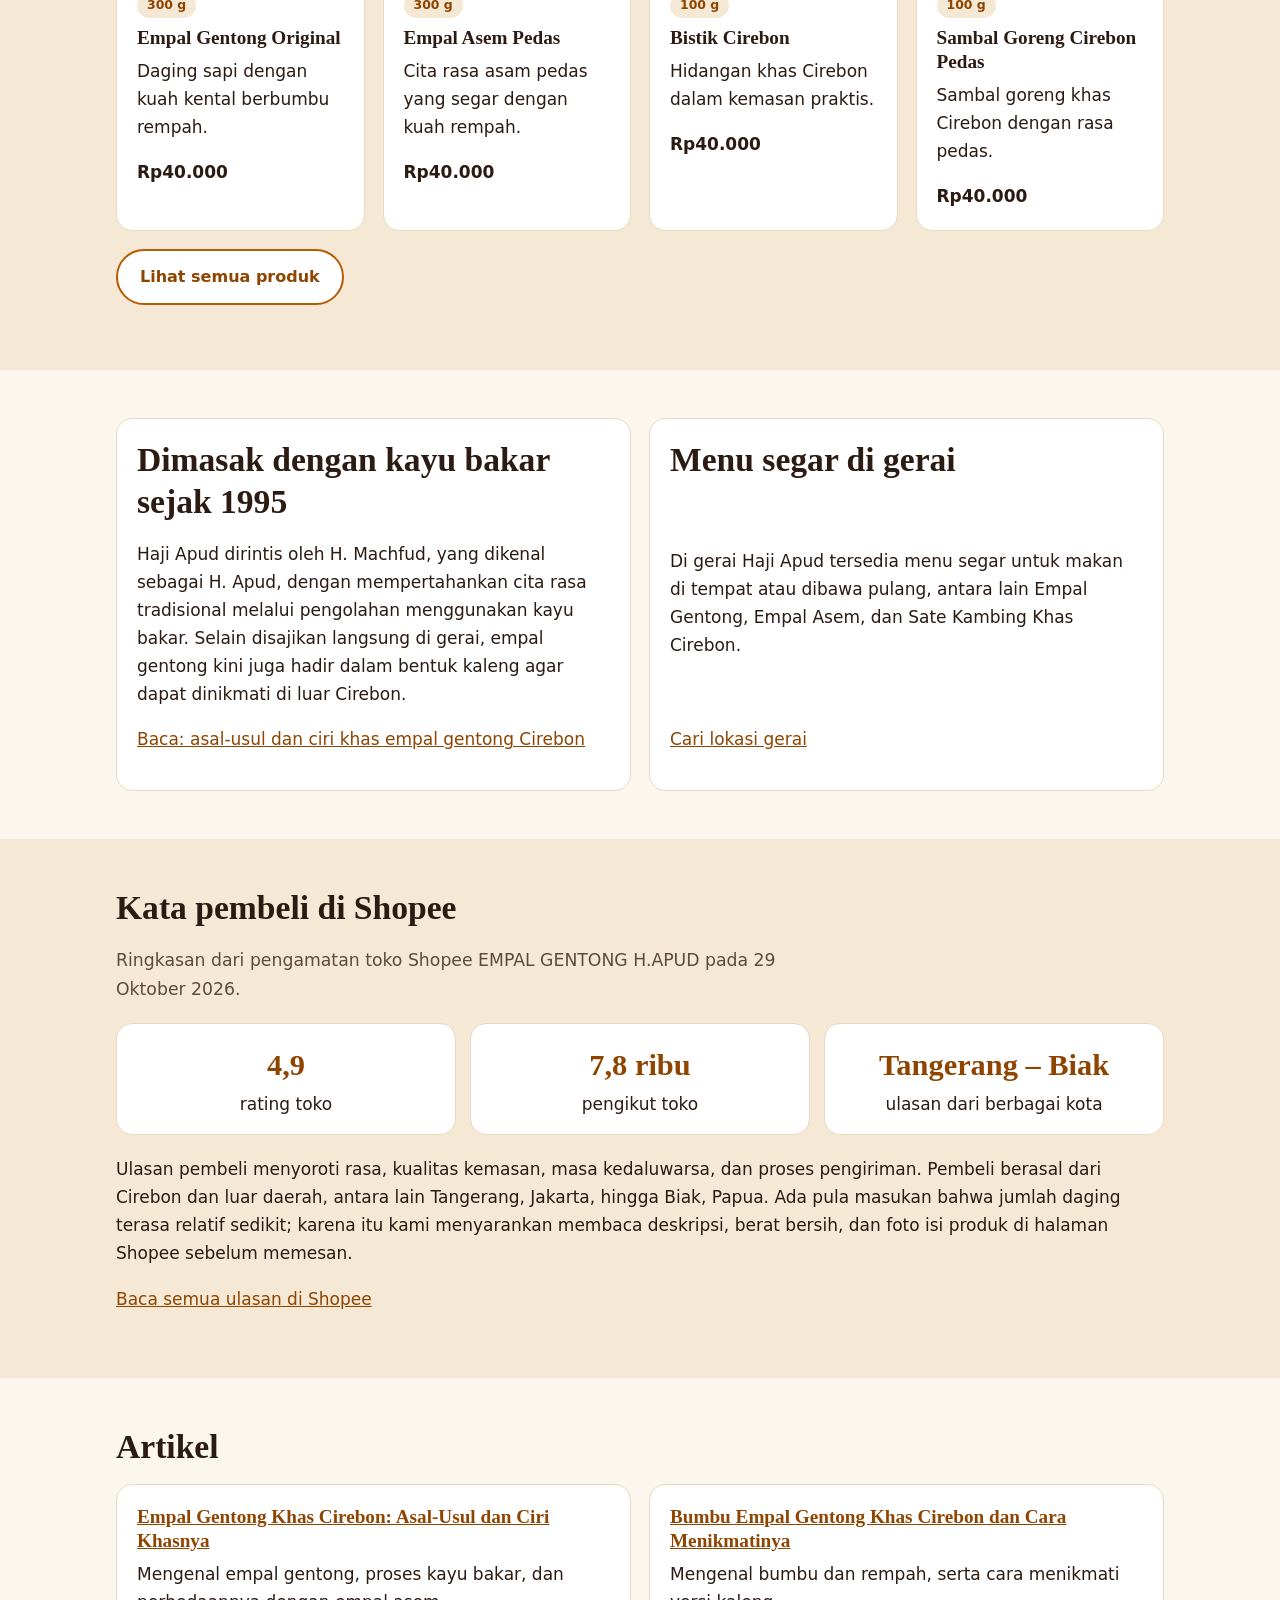
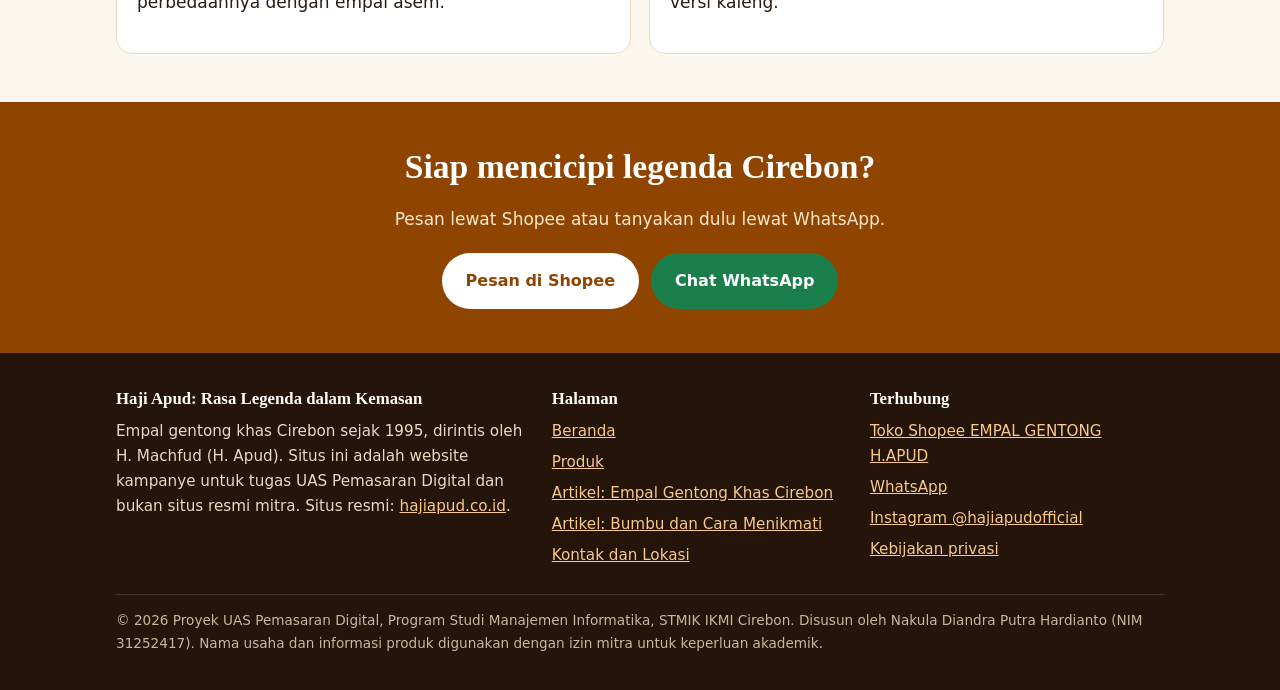
==== commit a96ee137: "Update index.html" ====
--- a/index.html
+++ b/index.html
@@ -5,13 +5,13 @@
 <meta name="viewport" content="width=device-width, initial-scale=1">
 <title>Empal Gentong Kaleng Haji Apud | Rasa Legenda Cirebon</title>
 <meta name="description" content="Empal gentong khas Cirebon sejak 1995 dalam kaleng siap saji. Dimasak dengan kayu bakar, dikirim ke seluruh Indonesia. Pesan lewat Shopee atau WhatsApp.">
-<link rel="icon" href="logo-haji-apud.webp" type="image/webp">
+<link rel="icon" href="logo-haji-apud.webp" type="webp">
 <link rel="stylesheet" href="style.css">
 </head>
 <body>
 <a class="skip" href="#konten">Lewati ke konten</a>
 <header class="site-header"><div class="wrap nav">
-<a class="brand" href="index.html"><img src="assets/img/logo-haji-apud.webp" alt="" width="36" height="36"><span>Haji Apud</span></a>
+<a class="brand" href="index.html"><img src="logo-haji-apud.webp" alt="" width="36" height="36"><span>Haji Apud</span></a>
 <button class="menu-btn" id="menu-btn" aria-expanded="false" aria-controls="menu">Menu</button>
 <nav aria-label="Navigasi utama"><ul class="menu" id="menu">
 <li><a href="index.html" aria-current="page">Beranda</a></li>
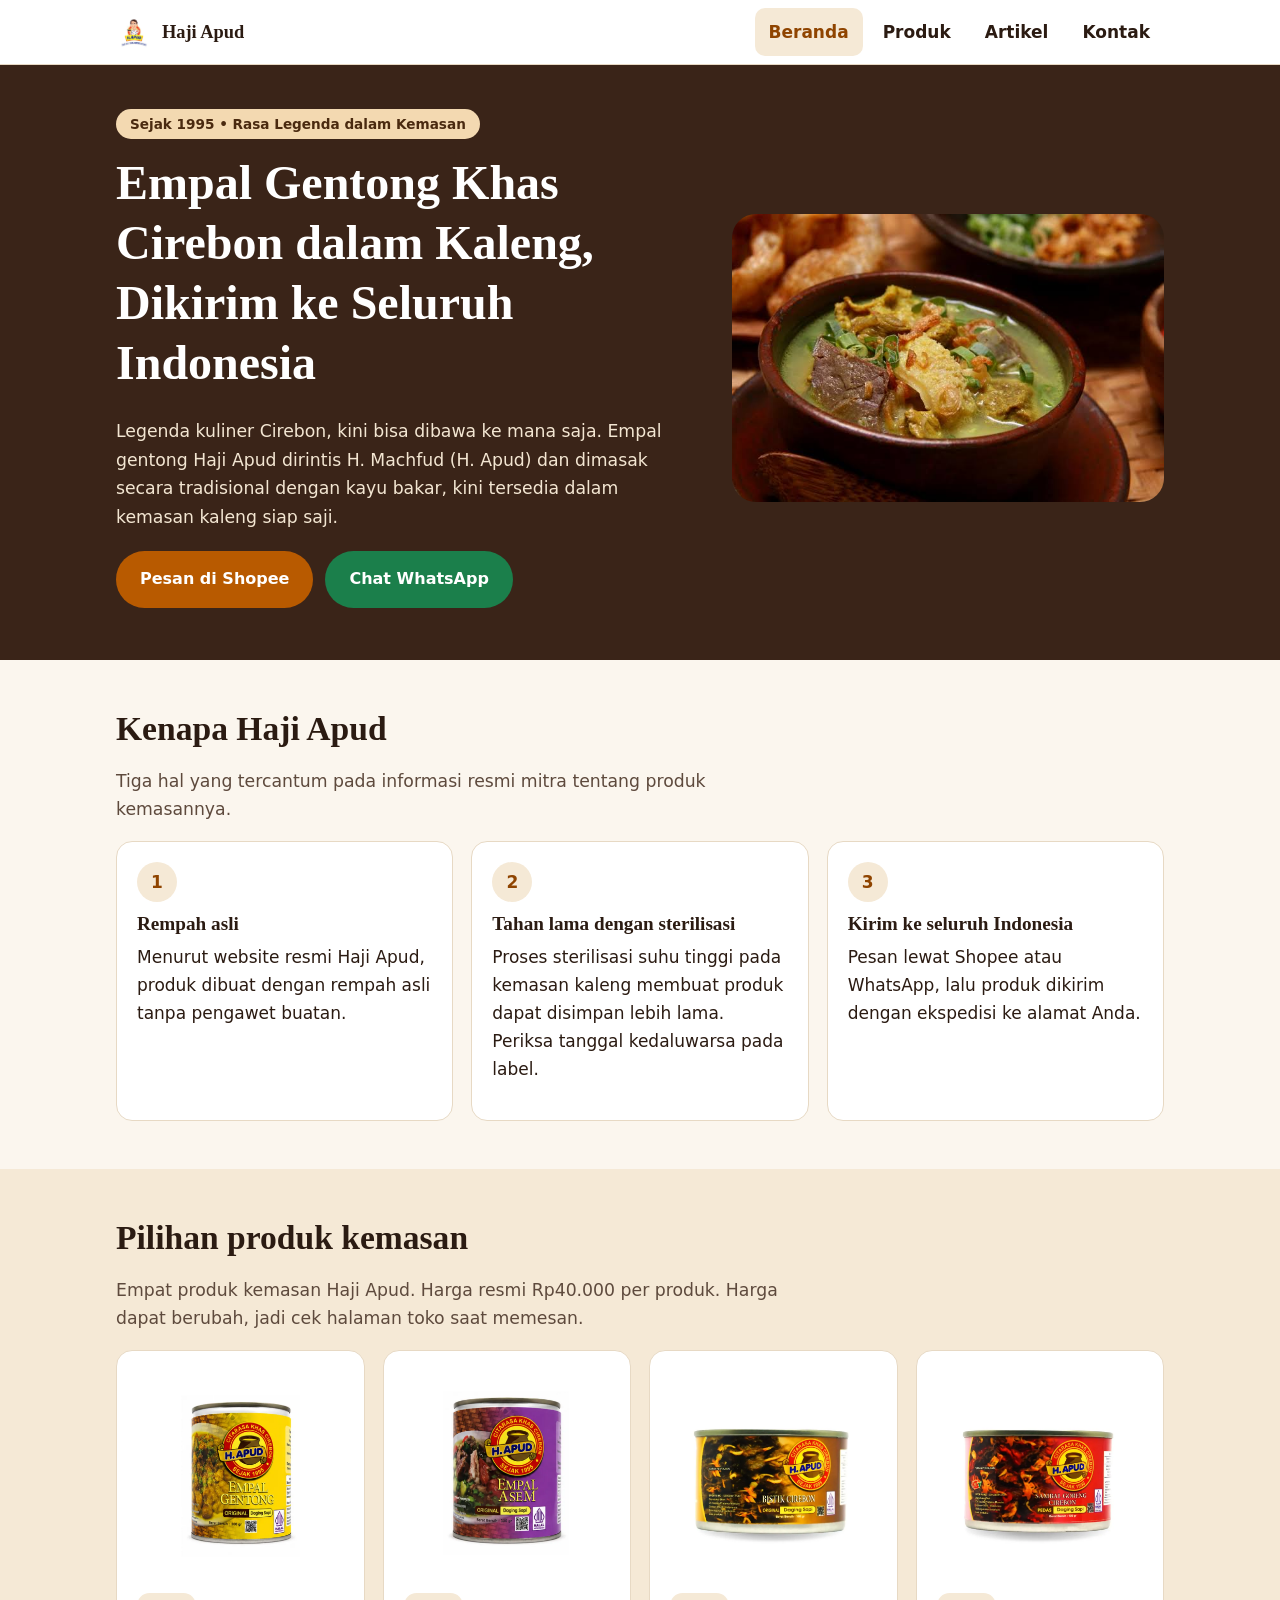
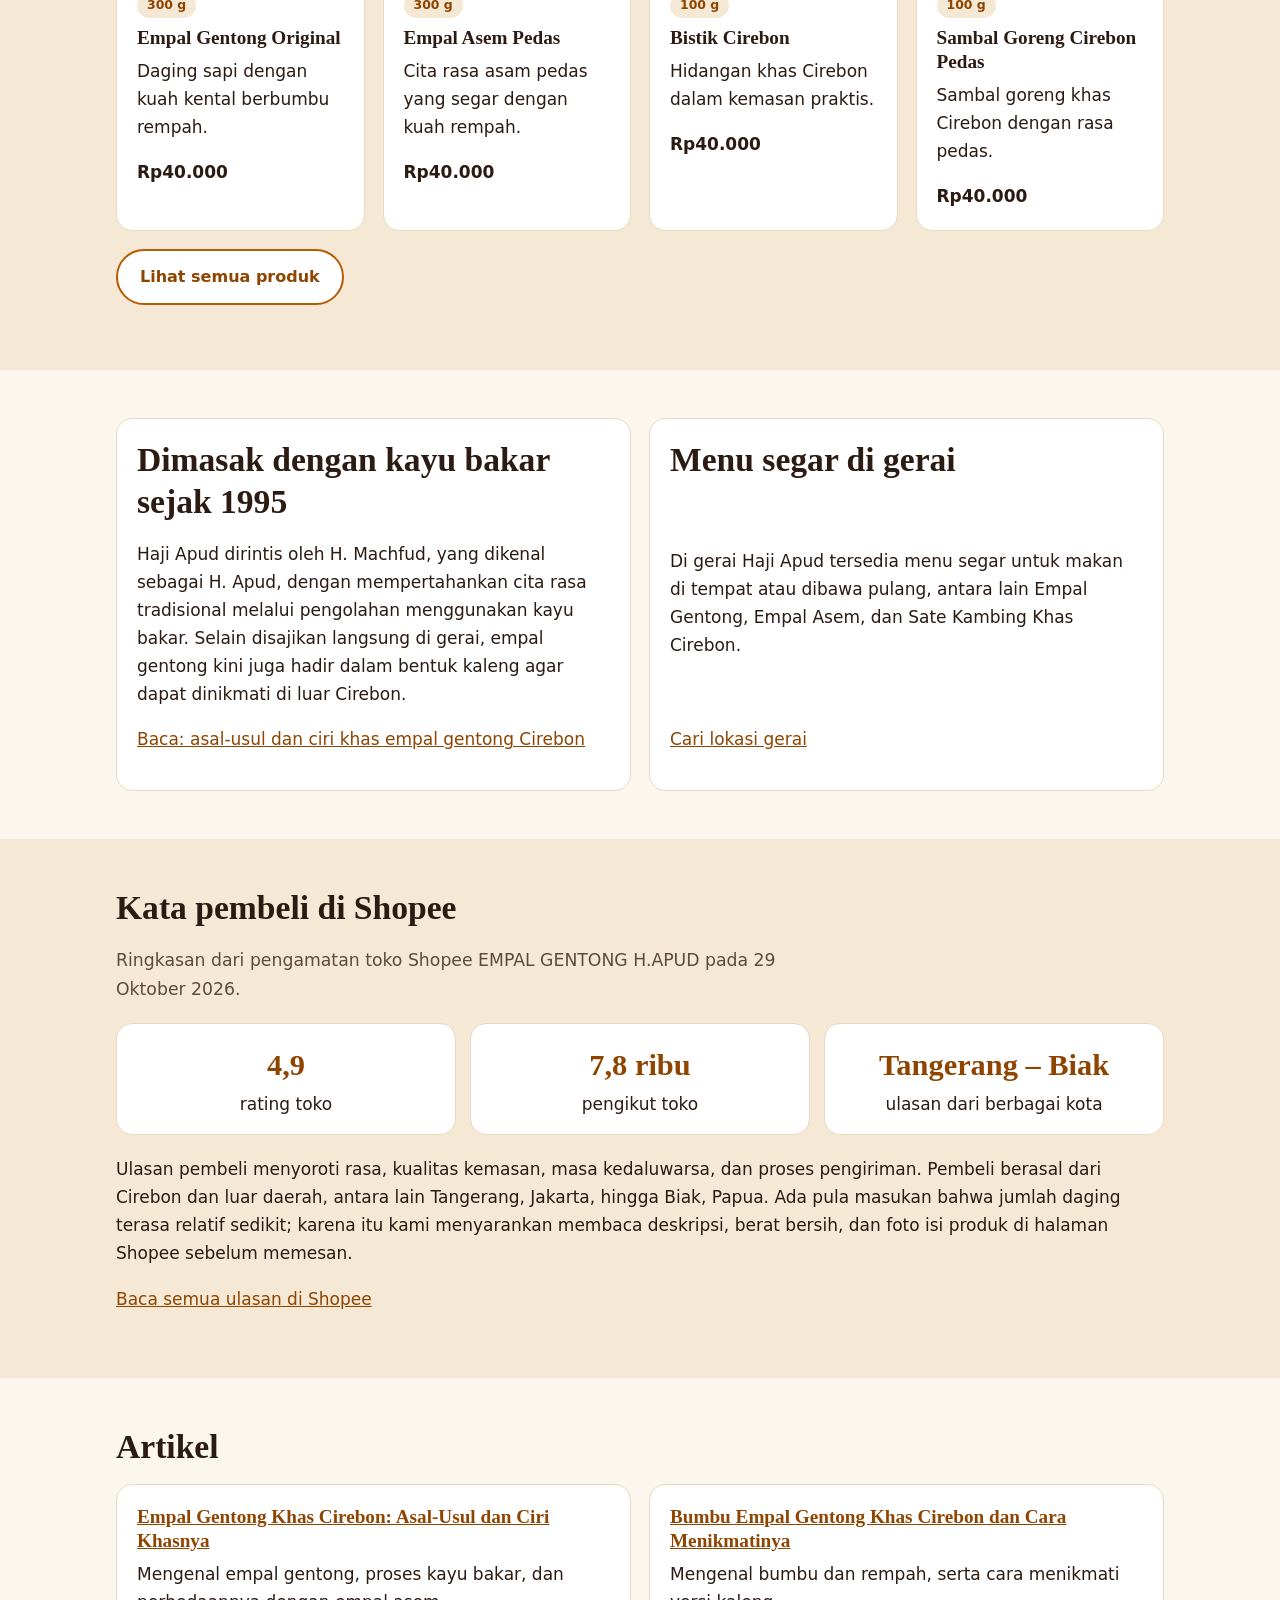
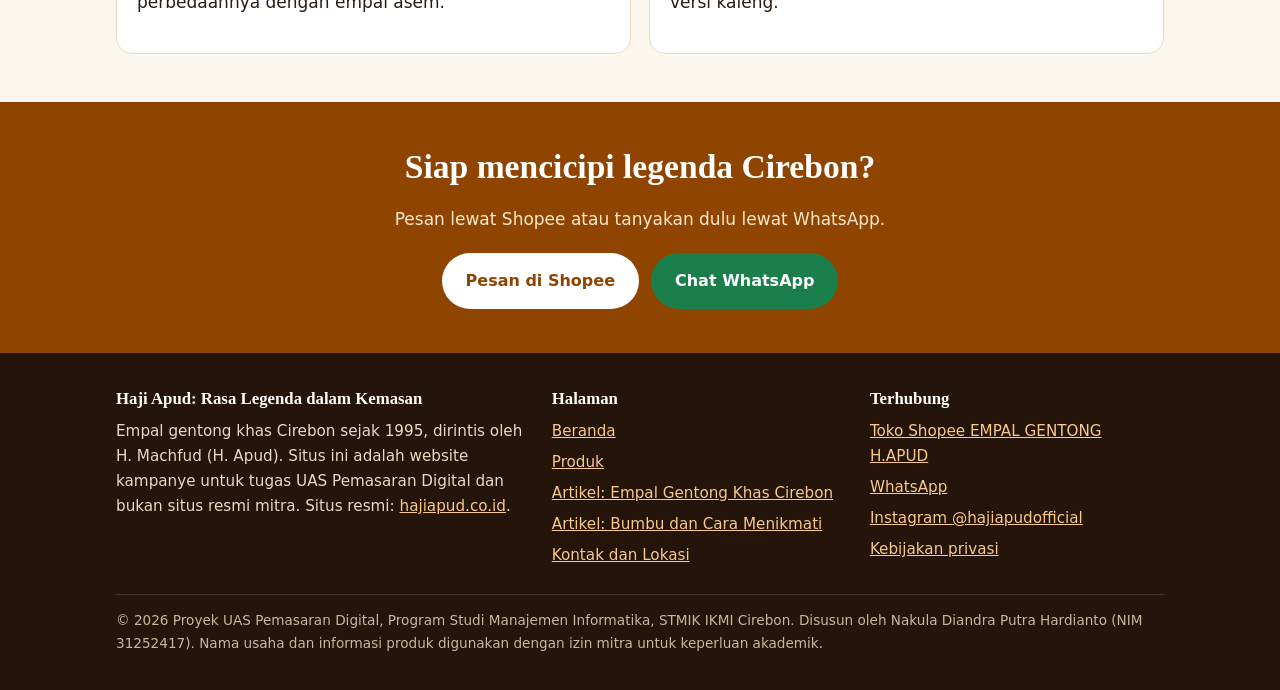
==== commit 7b52ebe9: "Update index.html" ====
--- a/index.html
+++ b/index.html
@@ -25,7 +25,7 @@
 <h1>Empal Gentong Khas Cirebon dalam Kaleng, Dikirim ke Seluruh Indonesia</h1>
 <p>Legenda kuliner Cirebon, kini bisa dibawa ke mana saja. Empal gentong Haji Apud dirintis H. Machfud (H. Apud) dan dimasak secara tradisional dengan kayu bakar, kini tersedia dalam kemasan kaleng siap saji.</p>
 <div class="cta-row"><a class="btn btn-shopee" data-cta="shopee" href="https://shopee.co.id/empalgentongh.apud_sazada">Pesan di Shopee</a><a class="btn btn-wa" data-cta="wa" href="https://api.whatsapp.com/send/?phone=6282119110995&text=Halo+Admin%2C+saya+ingin+bertanya+tentang+reservasi+atau+pemesanan+empal+gentong+kaleng.&type=phone_number&app_absent=0">Chat WhatsApp</a></div></div>
-<img src="assets/img/mangkuk-empal.webp" alt="Foto semangkuk empal gentong dengan" width="480" height="360"></div></section>
+<img src="mangkuk-empal.webp" alt="Foto semangkuk empal gentong dengan" width="480" height="360"></div></section>
 
 <section><div class="wrap"><h2>Kenapa Haji Apud</h2>
 <p class="lead">Tiga hal yang tercantum pada informasi resmi mitra tentang produk kemasannya.</p>
